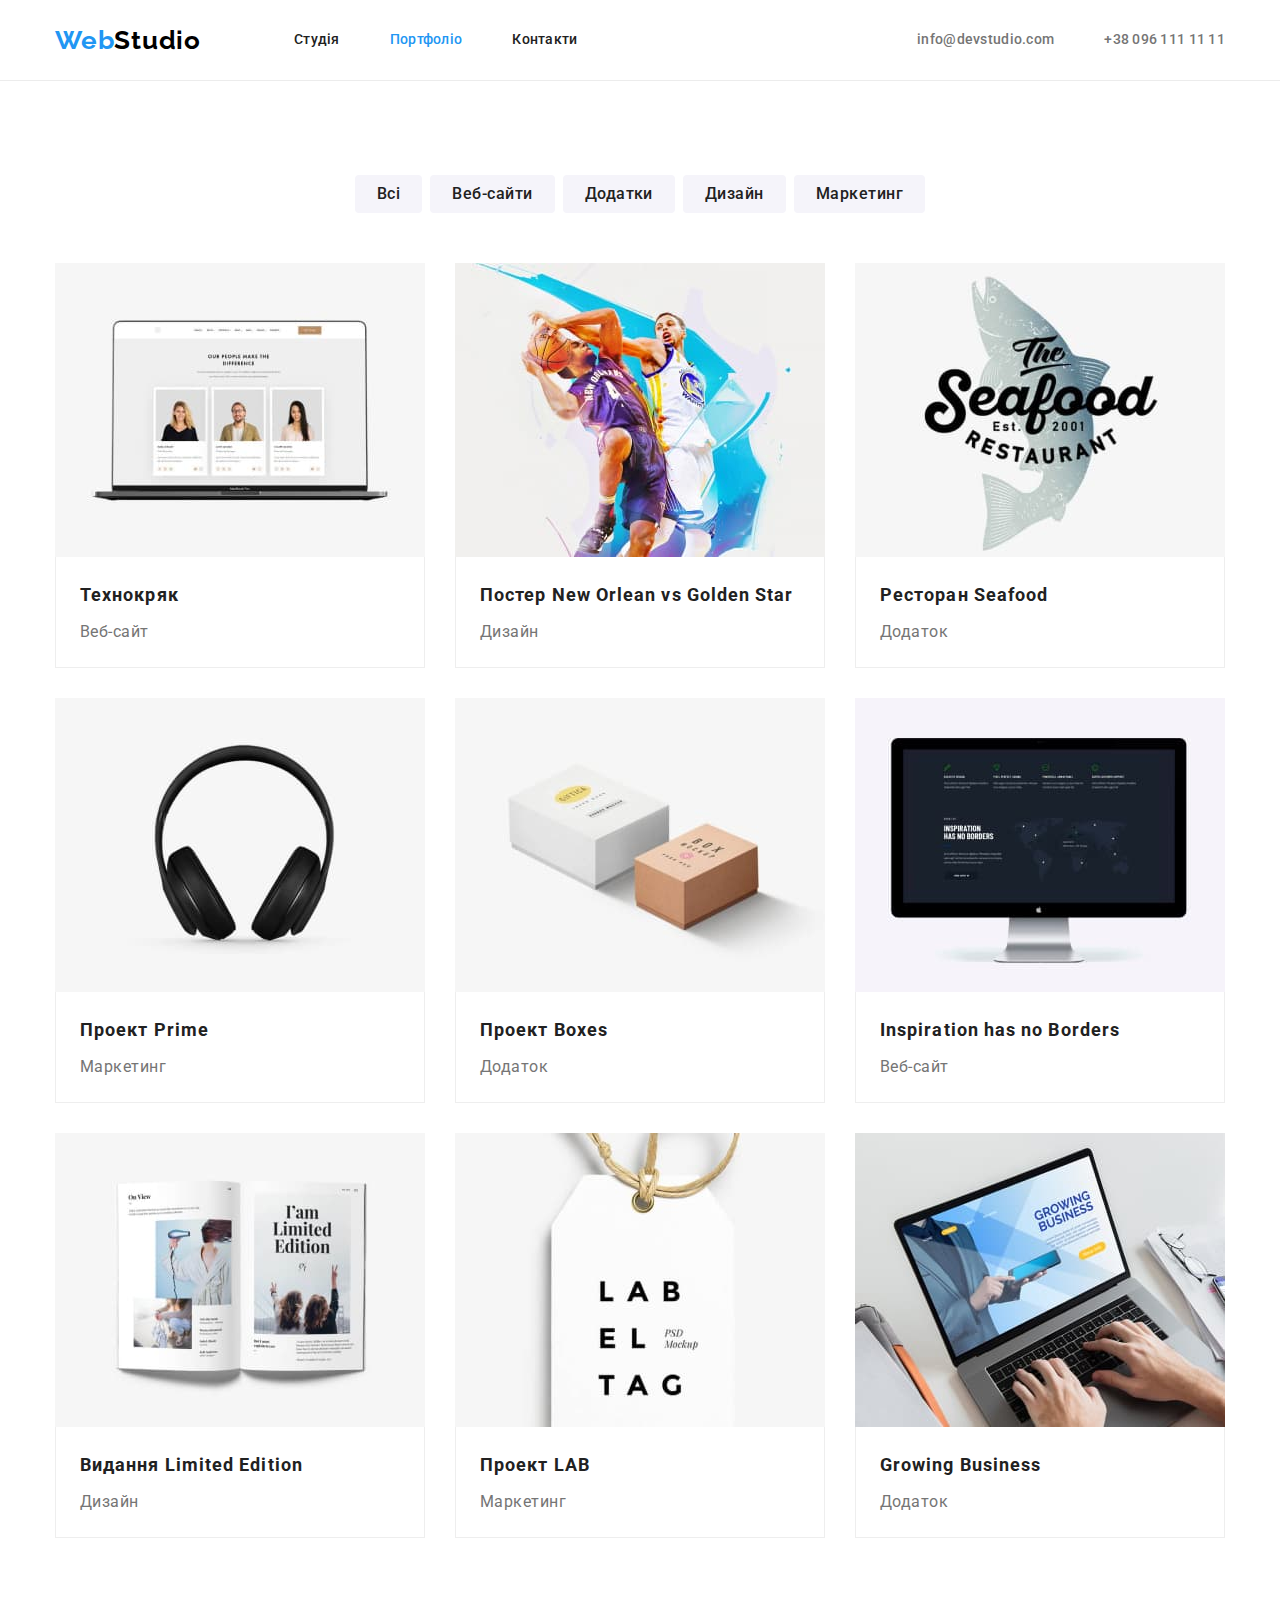
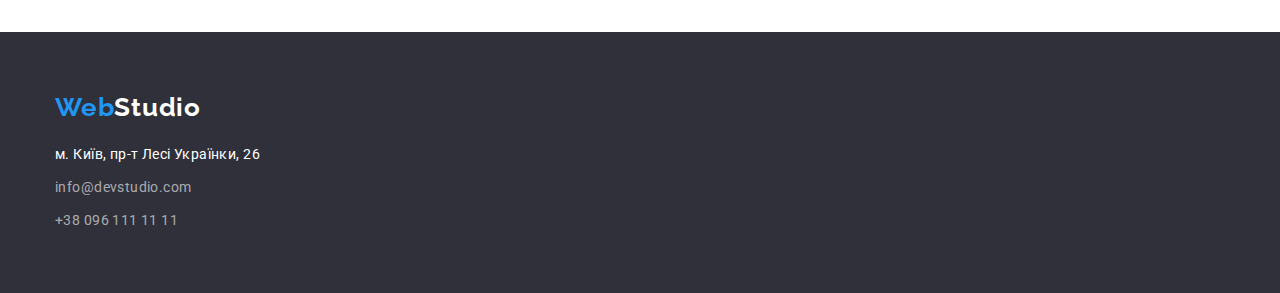
==== portfolio.html @ e76734d2 "v.1" ====
<!DOCTYPE html>
<html lang="uk">

<head>
    <meta charset="UTF-8">
    <meta http-equiv="X-UA-Compatible" content="IE=edge">
    <meta name="viewport" content="width=device-width, initial-scale=1.0">
    <title lang="en">Portfolio</title>
    <link rel="preconnect" href="https://fonts.googleapis.com">
    <link rel="preconnect" href="https://fonts.gstatic.com" crossorigin>
    <link href="https://fonts.googleapis.com/css2?family=Raleway:wght@700&family=Roboto:wght@400;500;700;900&display=swap"
        rel="stylesheet">
    <link rel="stylesheet" href="https://cdn.jsdelivr.net/npm/modern-normalize@1.1.0/modern-normalize.min.css">
    <link rel="stylesheet" href="./css/styles.css" />
</head>

<body>
    <header class="page-header">
        <div class="container page-header-container">
            <a class="logo link" href="./index.html">
                Web<span class="logo-part-header">Studio</span>
            </a>
    
            <nav class="page-nav">
                <ul class="menu list">
                    <li class="menu-item"> <a class="link menu-link" href="./index.html">Студія</a></li>
                    <li class="menu-item"> <a class="link menu-link current-link" href="./portfolio.html">Портфоліо</a></li>
                    <li class="menu-item"> <a class="link menu-link" href="">Контакти</a></li>
                </ul>
            </nav>
    
            <ul class="list contacts">
                <li class="contacts-item"><a class="link contact" href="mailto:info@devstudio.com">info@devstudio.com</a>
                </li>
                <li class="contacts-item"><a class="link contact" href="tel:+380961111111">+38 096 111 11 11</a></li>
            </ul>
        </div>
    </header>

    <main>
        <section class="section">
            <div class="container">
                <h1 class="section-title visually-hidden">Наші роботи</h1>
                
                <ul class="list filter-list">
                    <li class="filter-list-item"><button class="filter-btn" type="button">Всі</button></li>
                    <li class="filter-list-item"><button class="filter-btn" type="button">Веб-сайти</button></li>
                    <li class="filter-list-item"><button class="filter-btn" type="button">Додатки</button></li>
                    <li class="filter-list-item"><button class="filter-btn" type="button">Дизайн</button></li>
                    <li class="filter-list-item"><button class="filter-btn" type="button">Маркетинг</button></li>
                </ul>
                
                <ul class="examples list">
                    <li class="example-item">
                        <img src="./images/portfolio/Tehnocryak.jpg" alt="головна сторінка веб-сайту з ключавими особами компанії"
                            width="370" height="294">
                        <div class="project-item-wrapper">
                            <h2 class="project-name">Технокряк</h2>
                            <p class="project-type">Веб-сайт</p>                            
                        </div>
                    </li>
                    
                    <li class="example-item">
                        <img src="./images/portfolio/poster-new-orlean.jpg" alt="постер до матчу НБА між Н'ю Орлеан та голден стар"
                            width="370" height="294">
                        <div class="project-item-wrapper">
                            <h2 class="project-name">Постер New Orlean vs Golden Star</h2>
                            <p class="project-type">Дизайн</p> 
                        </div>
                    </li>

                    <li class="example-item">
                        <img src="./images/portfolio/rest-seafood.jpg" alt="логотип рибного ресторану" width="370" height="294">
                        <div class="project-item-wrapper">
                            <h2 class="project-name">Ресторан Seafood</h2>
                            <p class="project-type">Додаток</p>
                        </div>
                    </li>

                    <li class="example-item">
                        <img src="./images/portfolio/proj-prime.jpg" alt="навушники" width="370" height="294">
                        <div class="project-item-wrapper">
                            <h2 class="project-name">Проект Prime</h2>
                            <p class="project-type">Маркетинг</p>
                        </div>
                    </li>

                    <li class="example-item">
                        <img src="./images/portfolio/proj-boxes.jpg" alt="коробочки на світлому фоні" width="370" height="294">
                        <div class="project-item-wrapper">
                            <h2 class="project-name">Проект Boxes</h2>
                            <p class="project-type">Додаток</p>   
                        </div>
                    </li>

                    <li class="example-item">
                        <img src="./images/portfolio/insp-has-no-borders.jpg" alt="головна сторінка сайту в темних тонах з мапою світу"
                            width="370" height="294">
                        <div class="project-item-wrapper">
                            <h2 class="project-name">Inspiration has no Borders</h2>
                            <p class="project-type">Веб-сайт</p>
                        </div>
                    </li>

                    <li class="example-item">
                        <img src="./images/portfolio/lim-edit.jpg" alt="розгортка журналу" width="370" height="294">
                        <div class="project-item-wrapper">
                            <h2 class="project-name">Видання Limited Edition</h2>
                            <p class="project-type">Дизайн</p>
                        </div>
                    </li>

                    <li class="example-item">
                        <img src="./images/portfolio/lab.jpg" alt="бірка" width="370" height="294">
                        <div class="project-item-wrapper">
                            <h2 class="project-name">Проект LAB</h2>
                            <p class="project-type">Маркетинг</p>   
                        </div>                                                
                    </li>

                    <li class="example-item">
                        <img src="./images/portfolio/grow-biz.jpg" alt="відкрита основна сторінка сайту на ноутбуці" width="370"
                            height="294">
                        <div class="project-item-wrapper">
                            <h2 class="project-name">Growing Business</h2>
                            <p class="project-type">Додаток</p>
                        </div>                            
                    </li>
                </ul>
            </div>
        </section>

    </main>

    <footer class="footer">
        <div class="container footer-cont">
            <a class="link logo" href="./index.html">
                Web<span class="logo-part-footer">Studio</span>
            </a>
    
            <address class="address">
                <ul class="list address-list">
                    <li class="address-list-item"><a class="link location" href="https://goo.gl/maps/fPZRtLzm8wP5tE1H6">м.
                            Київ, пр-т Лесі Українки, 26</a></li>
                    <li class="address-list-item"><a class="link contact" href="mailto:info@devstudio.com">info@devstudio.com</a></li>
                    <li class="address-list-item"><a class="link contact" href="tel:+380961111111">+38 096 111 11 11</a>
                    </li>
                </ul>
            </address>
        </div>
    </footer>

</body>
</html>
---- css/styles.css ----
:root{
    --main-font: 'Roboto', sans-serif;
    --logo-font: 'Raleway', sans-serif;

    --accent-color: #2196F3;
    --order-btn-hover-color: #188CE8;
    --main-text-color: #212121;
    --muted-text-color: #757575;
    --light-text-color: #FFFFFF;
    --dark-logo-text-color: #000000;
    --mute-logo-transparent-text: rgba(255, 255, 255, 0.6);

    --bg-primary-color: #FFFFFF; 
    --bg-main-dark-color: #2F303A;
    --bg-team-section-color: #F5F4FA;
    --bg-card-color: #FFFFFF;
    --bg-filter-btn: #F5F4FA;

    --card-border-color: #EEEEEE;
    --header-border-color: #ECECEC;

    --icon-color: #AFB1B8;
}

h1,h2,h3,h4,p {
    margin-top: 0;
    margin-bottom: 0;
    margin-block-start: 0;
    margin-block-end: 0;
}

ul, ol {
    margin-top: 0;
    margin-bottom: 0;
    padding-left: 0;
}

img {
    display: block;
    max-width: 100%;
    height: auto;
}

button {
    cursor: pointer;
}

body{
    font-family: var(--main-font);
    background-color: var(--bg-primary-color);
}

.list {
    list-style: none;
}

.link{
    text-decoration: none;
}

/*======COMPONENTS======*/

.page-header {
    border-bottom: 1px solid var(--header-border-color);
}

.container {
    width: 1200px;
    margin-right: auto;
    margin-left: auto;
    padding-right: 15px;
    padding-left: 15px;
}

.page-header-container {
    display: flex;
    align-items: center;
}

.page-header-container > .logo {
    margin-right: 93px;
}

.menu {
    display: flex;
}

.contacts {
    display: flex;
}

.logo{
    font-family: var(--logo-font);
    color: var(--accent-color);
    font-weight: 700;
    font-size: 26px;
    line-height: 1.19;     
    letter-spacing: 0.03em;
}

.logo-part-header {
    color: var(--dark-logo-text-color);
}

.menu-item:not(:last-child){
    margin-right: 50px;
}

.menu-link {
    display: block;
    padding-top: 32px;
    padding-bottom: 32px;

    color: var(--main-text-color);
    font-weight: 500;
    font-size: 14px;
    line-height: 1.14;
    letter-spacing: 0.02em;
}

.current-link{
    color: var(--accent-color);
}

.menu-link:hover,
.menu-link:focus{
    color: var(--accent-color);
}


.contact{
    font-weight: 500;
    font-size: 14px;
    line-height: 1.14;
    letter-spacing: 0.02em;

    color: var(--muted-text-color);
}

.contacts{
    margin-left: auto;
}

.contacts-item:not(:last-child) {
    margin-right: 50px;    
}

.contacts-item > .contact{
    display: flex;
    align-items: center;
}

.icon-envelope {
    margin-right: 10px;
    fill: currentColor;
}

.icon-smartphone{
    margin-right: 10px;
    fill: currentColor;
}

.contacts-item > .link {
    padding-top: 32px;
    padding-bottom: 32px;
}


.section{
    padding-top: 94px;
    padding-bottom: 94px;
}

.hero{
    padding-top: 200px;
    padding-bottom: 200px;
    text-align: center;

    background-color: var(--bg-main-dark-color);
    background-image:   linear-gradient(rgba(47, 48, 58, 0.4),rgba(47, 48, 58, 0.4)), url(../images/index/bg_hero.jpg);
    background-repeat: no-repeat;
    background-position: center;
}

.main-title{
    display: block;
    width: 696px;
    margin-right: auto;
    margin-left: auto;
    margin-bottom: 30px;

    font-weight: 900;
    font-size: 44px;
    line-height: 1.36;
    text-align: center;
    letter-spacing: 0.06em;
    text-transform: uppercase;

    color: var(--light-text-color); 
}

.order-btn{
    margin-right: auto;
    margin-left: auto;
    padding-top: 10px;
    padding-bottom: 10px;
    padding-right: 32px;
    padding-left: 32px;
    
    font-family: inherit;
    font-weight: 700;
    font-size: 16px;
    line-height: 1.88;
    text-align: center;
    display: flex;
    letter-spacing: 0.06em;

    color: var(--light-text-color);

    background-color: var(--accent-color);
    border-radius: 4px;
    border: none;  
}

.order-btn:hover,
.order-btn:focus{
    background-color: var(--order-btn-hover-color);
}


.section-title{
    font-weight: 700;
    font-size: 36px;
    line-height: 1.17;
    text-align: center;
    letter-spacing: 0.03em;
    
    color: var(--main-text-color);
}

.visually-hidden {
    position: absolute;
    width: 1px;
    height: 1px;
    margin: -1px;
    border: 0;
    padding: 0;
    white-space: nowrap;
    clip-path: inset(100%);
    clip: rect(0 0 0 0);
    overflow: hidden;
}

.features-list{
    display: flex;
}

.feature-title{
    margin-bottom: 10px;

    font-weight: 700;
    font-size: 14px;
    line-height: 1.14;
    letter-spacing: 0.03em;
    text-transform: uppercase;
    
    color: var(--main-text-color);
}

.icon-feature {
    display: flex;
    justify-content: center;
    align-items: center;

    width: 270px;
    height: 120px;

    margin-bottom: 30px;
    background-color:var(--bg-filter-btn);
    border-radius: 4px;
}

.description{
    font-size: 14px;
    line-height: 1.71;
    letter-spacing: 0.03em;
    
    color: var(--muted-text-color);
}

.feature-desc{
    width: 270px;
    min-height: 75px;
}

.feature-item:not(:last-child) {
    margin-right: 30px;
}

.work-field{
    padding-top: 0;
}

.section-title{
    margin-bottom: 50px;
}

.work-field-list{
    display: flex;
    flex-wrap: wrap;
    gap: 30px;
}

.team-members{
    display: flex;
    flex-wrap: wrap;
    gap: 30px;
}

.team{
    background-color: var(--bg-team-section-color);
}

.member{
    background-color: var(--bg-card-color);
    border-radius: 0px 0px 4px 4px;
}

.member-desc{
    padding-top: 30px;
    padding-bottom: 30px;
}

.name{
    margin-bottom: 10px;

    font-weight: 500;
    font-size: 16px;
    line-height: 1.19;
    letter-spacing: 0.03em;
    text-align: center;
    
    
    color: var(--main-text-color);
}

.position{
    font-size: 16px;
    line-height: 1.19;
    letter-spacing: 0.03em;
    text-align: center;
    margin-bottom: 16px;
    
    color: var(--muted-text-color);
}

.social-list-link {
    display: flex;
    justify-content: center;
    align-items: center;

    width: 44px;
    height: 44px;
    border-radius: 50%;
    fill: var(--icon-color);
}

.social-list {
    display: flex;
    justify-content: center;
    gap: 10px;
}

.social-list-link:hover,
.social-list-link:focus {
    background-color: var(--accent-color);
    fill: var(--light-text-color);
}

.clients-list-link {
    display: flex;
    justify-content: center;
    align-items: center;

    width: 170px;
    height: 92px;

    border: 1px solid var(--icon-color);
    border-radius: 4px;
    fill: var(--icon-color); 
}

.clients-list {
    display: flex;
    justify-content: center;
    gap: 30px;
}

.clients-list-link:hover,
.clients-list-link:focus {
    fill: var(--accent-color);
    border-color: var(--accent-color);
}

.footer{
    padding-top: 60px;
    padding-bottom: 60px;

    background-color: var(--bg-main-dark-color);
}

.footer-cont > .logo {
    display: block;
    margin-bottom: 20px;
}

.logo-part-footer {
    color: var(--light-text-color);
}

.address {
    font-style: normal;
}

.address-list-item:not(:last-child) {
    margin-bottom: 9px;
}

.location{
    font-weight: 400;
    font-size: 14px;
    line-height: 1.71;
    letter-spacing: 0.03em;
    
    color: var(--light-text-color);
}


.address-list-item > .contact{
    font-weight: 400;
    font-size: 14px;
    line-height: 1.71;
    letter-spacing: 0.03em;
    
    color: var(--mute-logo-transparent-text);
}

.contact:hover,
.contact:focus {
    color: var(--accent-color);
}

.filter-list {
    display: flex;
    flex-wrap: wrap;
    justify-content: center;
    margin-bottom: 50px;
}

.filter-list-item:not(:last-child){
    margin-right: 8px;
}

.filter-btn{
    padding-top: 6px;
    padding-bottom: 6px;
    padding-right: 22px;
    padding-left: 22px;

    font-family: inherit;
    font-weight: 500;
    font-size: 16px;
    line-height: 1.63;
    letter-spacing: 0.03em;
    
    text-align: center;
    
    color: var(--main-text-color);

    background-color: var(--bg-filter-btn);
    border-radius: 4px;
    border: 0;
}

.filter-btn:hover,
.filter-btn:focus{
    color: var(--light-text-color);
    background-color: var(--accent-color);
}

.examples {
    display: flex;
    flex-wrap: wrap;
    gap: 30px;
}

.example-item {
    flex-basis: calc((100% - 60px) / 3);
}

.project-item-wrapper{
   padding-top: 20px;
   padding-bottom: 20px;
   padding-right: 24px;
   padding-left: 24px;
   border: 1px solid var(--card-border-color);
   border-top: none;
}

.project-name{
    margin-bottom: 4px;

    font-weight: 700;
    font-size: 18px;
    line-height: 2;
    letter-spacing: 0.06em;

    color:var(--main-text-color);
}

.project-type{
    font-size: 16px;
    line-height: 1.88;
    letter-spacing: 0.03em;
    
    color: var(--muted-text-color);
}
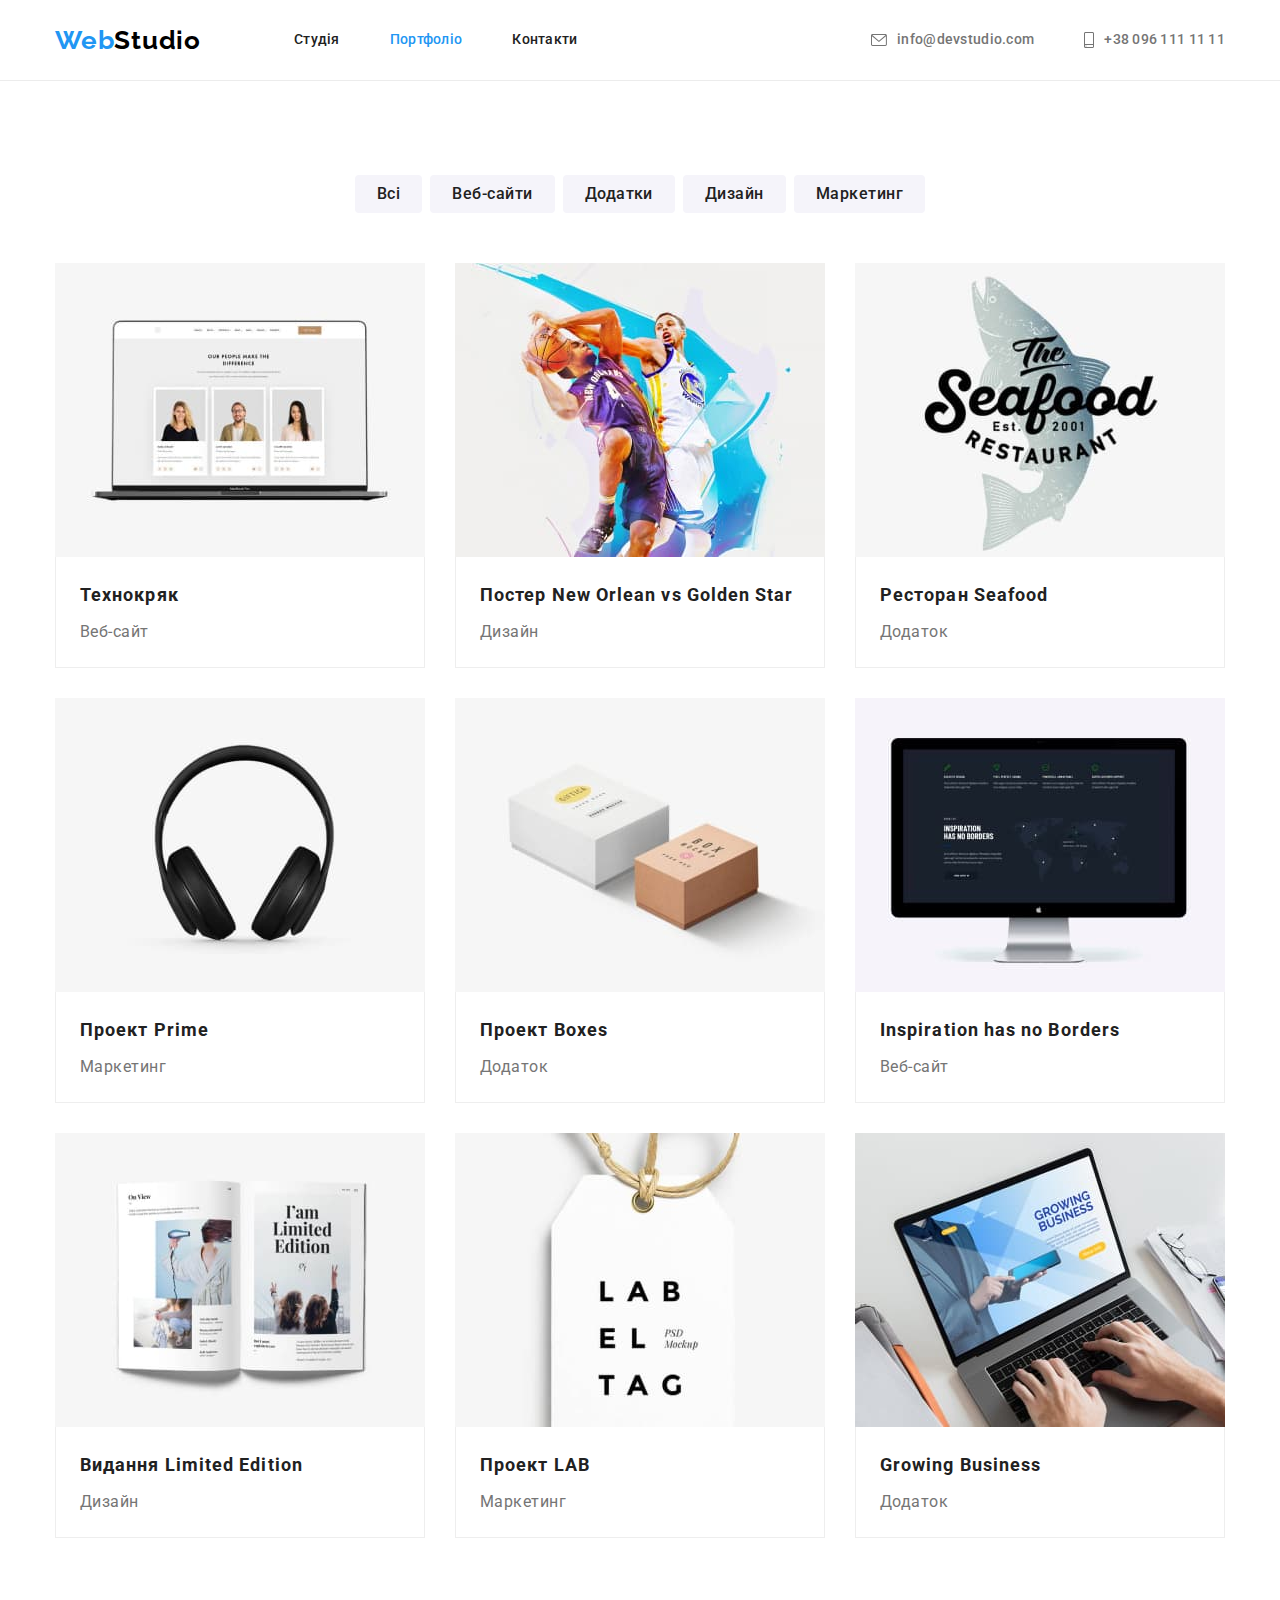
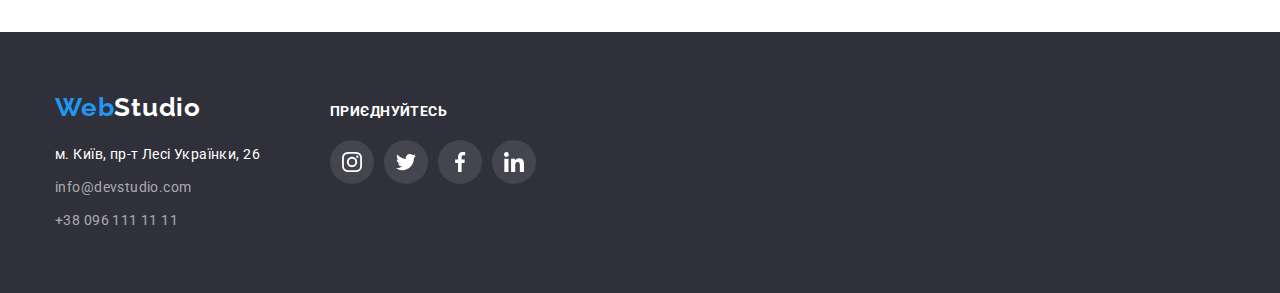
==== commit b15a0845: "v.2" ====
--- a/portfolio.html
+++ b/portfolio.html
@@ -30,9 +30,22 @@
             </nav>
     
             <ul class="list contacts">
-                <li class="contacts-item"><a class="link contact" href="mailto:info@devstudio.com">info@devstudio.com</a>
+                <li class="contacts-item">
+                    <a class="link contact" href="mailto:info@devstudio.com">
+                        <svg class="icon-envelope" width="16" height="12">
+                            <use href="./images/icons.svg#icon-envelope"></use>
+                        </svg>
+                        info@devstudio.com
+                    </a>
                 </li>
-                <li class="contacts-item"><a class="link contact" href="tel:+380961111111">+38 096 111 11 11</a></li>
+                <li class="contacts-item">
+                    <a class="link contact" href="tel:+380961111111">
+                        <svg class="icon-smartphone" width="10" height="16">
+                            <use href="./images/icons.svg#icon-smartphone"></use>
+                        </svg>
+                        +38 096 111 11 11
+                    </a>
+                </li>
             </ul>
         </div>
     </header>
@@ -134,19 +147,57 @@
 
     <footer class="footer">
         <div class="container footer-cont">
-            <a class="link logo" href="./index.html">
-                Web<span class="logo-part-footer">Studio</span>
-            </a>
-    
-            <address class="address">
-                <ul class="list address-list">
-                    <li class="address-list-item"><a class="link location" href="https://goo.gl/maps/fPZRtLzm8wP5tE1H6">м.
-                            Київ, пр-т Лесі Українки, 26</a></li>
-                    <li class="address-list-item"><a class="link contact" href="mailto:info@devstudio.com">info@devstudio.com</a></li>
-                    <li class="address-list-item"><a class="link contact" href="tel:+380961111111">+38 096 111 11 11</a>
-                    </li>
-                </ul>
-            </address>
+            <div class="address-container">
+                <a class="link logo" href="./index.html">
+                    Web<span class="logo-part-footer">Studio</span>
+                </a>
+    
+                <address class="address">
+                    <ul class="list address-list">
+                        <li class="address-list-item"><a class="link location"
+                                href="https://goo.gl/maps/fPZRtLzm8wP5tE1H6">м. Київ, пр-т Лесі Українки, 26</a></li>
+                        <li class="address-list-item"><a class="link contact"
+                                href="mailto:info@devstudio.com">info@devstudio.com</a></li>
+                        <li class="address-list-item"><a class="link contact" href="tel:+380961111111">+38 096 111 11 11</a>
+                        </li>
+                    </ul>
+                </address>
+            </div>
+    
+            <div class="join-us-container">
+                <p class="join-us-text">Приєднуйтесь</p>
+                <ul class="social-list list">
+                    <li class="social-list-item">
+                        <a href="" class="social-list-link join-us-link">
+                            <svg class="social-list-icon" width="20" height="20">
+                                <use href="./images/icons.svg#icon-instagram"></use>
+                            </svg>
+                        </a>
+                    </li>
+                    <li class="social-list-item">
+                        <a href="" class="social-list-link join-us-link">
+                            <svg class="social-list-icon" width="20" height="20">
+                                <use href="./images/icons.svg#icon-twitter"></use>
+                            </svg>
+                        </a>
+                    </li>
+                    <li class="social-list-item">
+                        <a href="" class="social-list-link join-us-link">
+                            <svg class="social-list-icon" width="20" height="20">
+                                <use href="./images/icons.svg#icon-facebook"></use>
+                            </svg>
+                        </a>
+                    </li>
+                    <li class="social-list-item">
+                        <a href="" class="social-list-link join-us-link">
+                            <svg class="social-list-icon" width="20" height="20">
+                                <use href="./images/icons.svg#icon-linkedin"></use>
+                            </svg>
+                        </a>
+                    </li>
+                </ul>
+    
+            </div>
         </div>
     </footer>
 
--- a/css/styles.css
+++ b/css/styles.css
@@ -172,6 +172,11 @@
 }
 
 .hero{
+    width: 1600px;
+    height: 600px;
+    margin-right: auto;
+    margin-left: auto;
+
     padding-top: 200px;
     padding-bottom: 200px;
     text-align: center;
@@ -179,7 +184,7 @@
     background-color: var(--bg-main-dark-color);
     background-image:   linear-gradient(rgba(47, 48, 58, 0.4),rgba(47, 48, 58, 0.4)), url(../images/index/bg_hero.jpg);
     background-repeat: no-repeat;
-    background-position: center;
+    
 }
 
 .main-title{
@@ -324,6 +329,7 @@
 .member{
     background-color: var(--bg-card-color);
     border-radius: 0px 0px 4px 4px;
+    box-shadow: 0px 1px 3px rgba(0, 0, 0, 0.12), 0px 1px 1px rgba(0, 0, 0, 0.14), 0px 2px 1px rgba(0, 0, 0, 0.2);
 }
 
 .member-desc{
@@ -354,13 +360,18 @@
     color: var(--muted-text-color);
 }
 
+.social-list-item {
+    display: block;
+    width: 44px;
+    height: 44px;
+}
 .social-list-link {
     display: flex;
     justify-content: center;
     align-items: center;
 
-    width: 44px;
-    height: 44px;
+    width: 100%;
+    height: 100%;
     border-radius: 50%;
     fill: var(--icon-color);
 }
@@ -409,7 +420,7 @@
     background-color: var(--bg-main-dark-color);
 }
 
-.footer-cont > .logo {
+.address-container > .logo {
     display: block;
     margin-bottom: 20px;
 }
@@ -421,6 +432,7 @@
 .address {
     font-style: normal;
 }
+
 
 .address-list-item:not(:last-child) {
     margin-bottom: 9px;
@@ -449,6 +461,35 @@
 .contact:focus {
     color: var(--accent-color);
 }
+
+.join-us-container{
+    margin-top: 12px;
+    width: 206px;
+    height: 80px;
+}
+
+.join-us-text {
+    margin-bottom: 20px;
+
+    font-weight: 700;
+    font-size: 14px;
+    line-height: 1.14;
+    letter-spacing: 0.03em;
+    text-transform: uppercase;
+
+    color: var(--light-text-color);
+}
+
+.join-us-link {
+    background-color: rgba(255, 255, 255, 0.1);
+    fill: var(--bg-card-color);
+}
+
+.footer-cont {
+    display: flex;
+    gap: 70px;
+}
+
 
 .filter-list {
     display: flex;
@@ -486,6 +527,7 @@
 .filter-btn:focus{
     color: var(--light-text-color);
     background-color: var(--accent-color);
+    box-shadow: 0px 3px 1px rgba(0, 0, 0, 0.1), 0px 1px 2px rgba(0, 0, 0, 0.08), 0px 2px 2px rgba(0, 0, 0, 0.12);
 }
 
 .examples {
@@ -496,6 +538,10 @@
 
 .example-item {
     flex-basis: calc((100% - 60px) / 3);
+}
+
+.example-item:hover {
+    box-shadow: 0px 1px 1px rgba(0, 0, 0, 0.12), 0px 4px 4px rgba(0, 0, 0, 0.06), 1px 4px 6px rgba(0, 0, 0, 0.16);
 }
 
 .project-item-wrapper{
